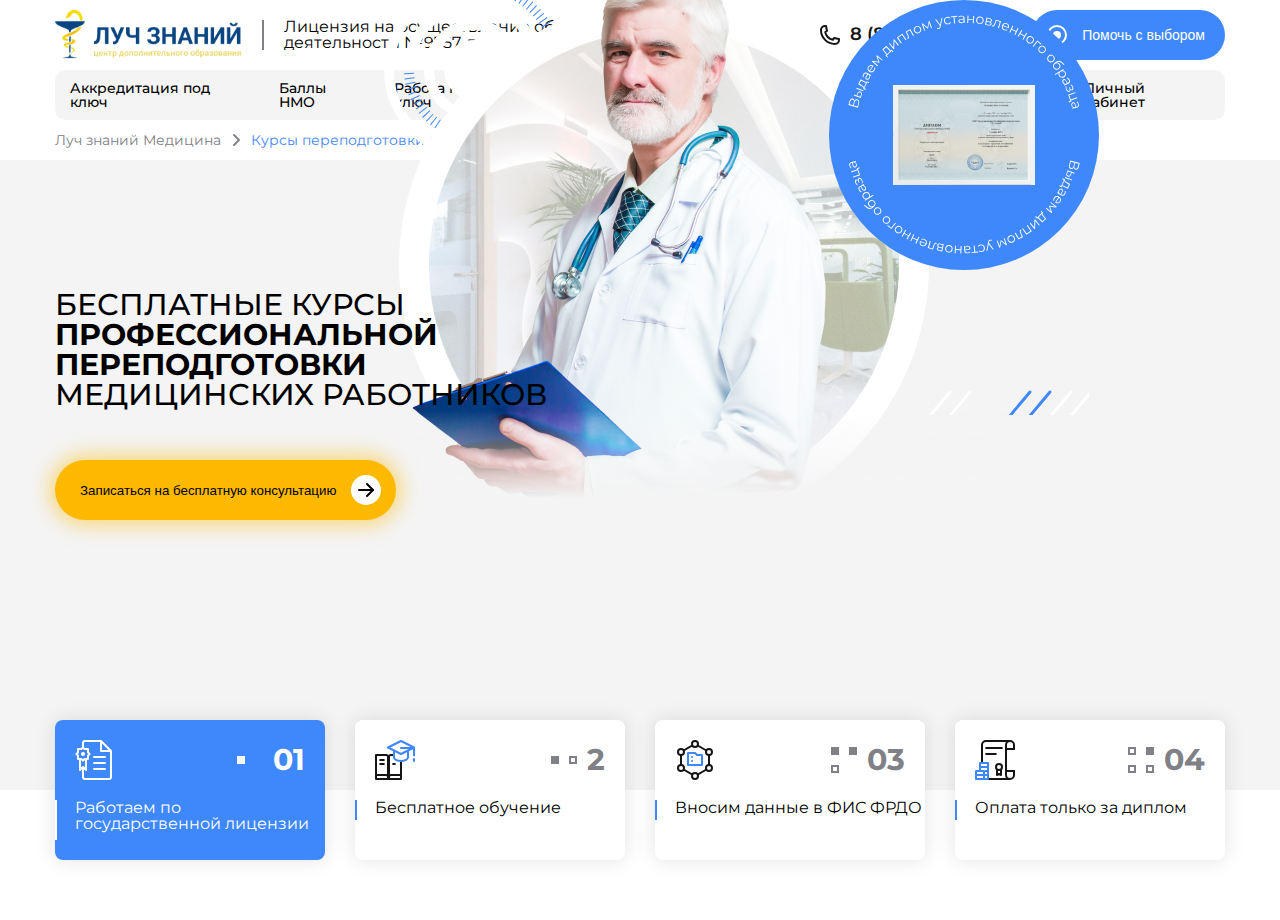
==== index.html @ bd47c5e4 "luchznaniy страница и мелкие правки" ====
<!DOCTYPE html>
<html lang="en">

<head>
    <meta charset="UTF-8">
    <meta name="viewport" content="width=device-width, initial-scale=1.0">
    <link rel="stylesheet" href="./css/reset.css">
    <link rel="stylesheet" href="./css/index.css">
    <title>luchznaniy</title>
</head>

<body>

    <div class="wrapper" >
        <header class="header">
            <div class="container">
                <div class="header__container">
                    <div class="header__row">
                        <div class="header__logo-container">
                            <img src="./assets/head_logo.svg" alt="logo">
                            <div></div>
                            <p>Лицензия на осуществление образовательной деятельности №9757-л</p>
                        </div>
                        <div class="header__info">
                            <div class="header__call">
                                <img class="phoneicon" src="./assets/phone.svg" alt="phone">
                                <p>8 (800)-775-36-69</p>
                            </div>
                            <button class="header__btn">
                                <img src="./assets/circle.svg" alt="circle">
                                <p>Помочь с выбором</p>
                            </button>
                        </div>
                    </div>
                    <ul class="nav__list">
                        <li class="nav__item">Аккредитация под ключ</li>
                        <li class="nav__item">Баллы НМО</li>
                        <li class="nav__item">Работа на категория под ключ</li>
                        <li class="nav__item">Курсы переподготовки </li>
                        <li class="nav__item">Повышение квалификации</li>
                        <li class="nav__item">Личный кабинет</li>
                    </ul>
                </div>
            </div>
        </header>
        <main class="main">
            <div class="link__container">
                <div class="container">
                    <div class="link">
                        <a class="link__home" href="#">Луч знаний Медицина</a>
                        <img src="./assets/arrow-right.svg" alt="arrow">
                        <a class="link__active" href="#">Курсы переподготовки для медицинского персонала</a>
                    </div>
                </div>
            </div>
            <div class="container">
                <div class="main-content">
                    <div class="main-content__wrapper">
                        <h1>БЕСПЛАТНЫЕ КУРСЫ
                            <span>
                                ПРОФЕССИОНАЛЬНОЙ
                                ПЕРЕПОДГОТОВКИ
                            </span>
                            МЕДИЦИНСКИХ РАБОТНИКОВ
                        </h1>
                        <button class="main-content__button">
                            <p>Записаться на бесплатную консультацию</p>
                            <div><img src="./assets/arrow.svg" alt="arrow"></div>
                        </button>
                    </div>
                    <div class="decoration__wrapper">
                        <div class="decoration">
                            <div class="main-content__img-box">
                                <img src="./assets/decor/mobileback2.jpg" alt="backgraund">
                                <div class="main-content__certificate">
                                    <div></div>
                                </div>
                            </div>
                            <div class="main-content__img-decor"></div>
                        </div>
                    </div>
                </div>
                <ul class="cart__list">
                    <li class="cart__item cart__item-active">
                        <div class="cart__item-line cart__item-line-active" ></div>
                        <div class="cart__item-content" >
                            <img src="./assets/luchznaniy_ico40_1.svg" alt="">
                            <div class="cart__item-square-list" >
                                <div class="cart__item-square-item cart__item-square-item-active square"></div>
                            </div>
                            <p class="cart__item-number cart__item-number-active">01</p>
                        </div>
                        <p class="cart__item-text cart__item-text-active">Работаем по государственной лицензии</p>
                    </li>
                    <li class="cart__item">
                        <div class="cart__item-line" ></div>
                        <div class="cart__item-content" >
                            <img src="./assets/luchznaniy_ico40_2.svg" alt="">
                            <div class="cart__item-square-list" >
                                <div class="cart__item-square-item"></div>
                                <div class="cart__item-square-item cart__item-square-item-active"></div>
                            </div>
                            <p class="cart__item-number">2</p>
                        </div>
                        <p class="cart__item-text">Бесплатное обучение</p>
                    </li>
                    <li class="cart__item">
                        <div class="cart__item-line" ></div>
                        <div class="cart__item-content" >
                            <img src="./assets/luchznaniy_ico40_3.svg" alt="">
                            <div class="cart__item-square-list" >
                                <div class="cart__item-square-item"></div>
                                <div class="cart__item-square-item"></div>
                                <div class="cart__item-square-item cart__item-square-item-active"></div>
                            </div>
                            <p class="cart__item-number">03</p>
                        </div>
                        <p class="cart__item-text">Вносим данные в ФИС ФРДО</p>
                    </li>
                    <li class="cart__item">
                        <div class="cart__item-line" ></div>
                        <div class="cart__item-content" >
                            <img src="./assets/luchznaniy_ico40_4.svg" alt="">
                            <div class="cart__item-square-list" >
                                <div class="cart__item-square-item cart__item-square-item-active"></div>
                                <div class="cart__item-square-item "></div>
                                <div class="cart__item-square-item cart__item-square-item-active"></div>
                                <div class="cart__item-square-item cart__item-square-item-active"></div>
                            </div>
                            <p class="cart__item-number">04</p>
                        </div>
                        <p class="cart__item-text">Оплата только за диплом</p>
                    </li>
                </ul>
        
            </div>
            <div class="main__down-background" >
            </div>
        </main>
        
    </div>
</body>

</html>
---- css/index.css ----
@import url(https://fonts.googleapis.com/css?family=Montserrat:100,200,300,regular,500,600,700,800,900,100italic,200italic,300italic,italic,500italic,600italic,700italic,800italic,900italic);

:root {
    --absolute-black: #000;
    --absolute-white: #fff;
    --midyellow: #FCB900;
    --skyblue: #3F88FB;
    --litegrey: #F4F4F4;
    --midgrey: #808087;
    --darkgrey: #151516;
}

img {
    width: 100%;
    height: 100%;
}

a {
    text-decoration: none;
}

body {
    background-color: var(--litegrey);
    font-family: 'Montserrat';
    height: 100vh;
}

.wrapper {
    min-height: 100%;
    width: 100%;
    overflow: hidden;
    display: flex;
    flex-direction: column;
}

.container {
    max-width: 1170px;
    padding: 0 15px;
    margin: 0 auto;
    height: 100%;
}

/* ========= HEADER ============= */

.header {
    background-color: var(--absolute-white);
}

.header__container {
    margin-top: 10px;
}

.header__row {
    display: flex;
    justify-content: space-between;
}

.header__logo-container {
    display: flex;
    align-items: center;
    gap: 20px;
}

.header__logo-container img {
    width: 187px;
    height: 50px;
}

.header__logo-container div {
    width: 2px;
    height: 30px;
    background-color: var(--midgrey);
}

.header__logo-container p {
    max-width: 400px;

}

.header__info {
    display: flex;
    gap: 20px;
    align-items: center;
}

.header__call {
    display: flex;
    gap: 10px;
}

.phoneicon {
    width: 20px;
    height: 20px;
}

.header__call p {
    color: var(--darkgrey);
    font-size: 18px;
    font-weight: 600;
    text-wrap: nowrap
}

.header__btn {
    display: flex;
    gap: 15px;
    align-items: center;
    background-color: var(--skyblue);
    padding: 15px 20px 15px 15px;
    border-radius: 99px;
    border: none;
}

.header__btn img {
    width: 20px;
    height: 20px;
}

.header__btn p {
    color: var(--absolute-white);
    font-size: 14px;
    font-weight: 500;
}

.nav__list {
    padding: 0 15px;
    margin-top: 10px;

    background-color: var(--litegrey);
    height: 50px;
    border-radius: 10px;

    display: flex;
    gap: 28px;
    justify-content: space-between;
    align-items: center;
    margin-bottom: 10px;
}

.nav__item {

    margin: auto;
    font-size: 14px;
    font-weight: 500;
}

/* ====== Main KPP ====== */
/* ====== Link ====== */
.link__container {
    padding-bottom: 10px;
    background-color: var(--absolute-white);

}

.link {
    display: flex;
    align-items: center;
    gap: 5px;

}

.link a {
    font-size: 14px;
    font-weight: 400;
}


.link img {
    width: 20px;
    height: 20px;
}

.link__home {
    color: var(--midgrey);
}

.link__active {
    color: var(--skyblue)
}


.main {
    flex-grow: 1;
    background-color: var(--litegrey);

}

.main-content {
    margin-top: 130px;
}



.main-content h1 {
    max-width: 500px;
    font-weight: 500;
    font-size: 30px
}

.main-content span {
    font-weight: 700;
}

.main-content__button {

    margin-top: 50px;
    padding: 15px 15px 15px 25px;
    display: flex;
    align-items: center;
    gap: 15px;
    border: none;
    border-radius: 99px;
    background-color: var(--midyellow);
    box-shadow: 0 0 20px 5px rgba(252, 185, 0, .5);
    
    cursor: pointer;
    height: 60px;

}

.main-content__button img {
    width: 30px;
    height: 30px;
}

.main-content__button div {
    width: 30px;
    height: 30px;
    background-color: var(--absolute-white);
    border-radius: 50%;
}

.main-content__wrapper {
    position: relative;
    z-index: 3;
}

.main-content__button:hover div {
    width: 46px;
    height: 46px;
    background-color: #ffcb3e;
    border-radius: 50%;
    transition: 0.5s;
}

.main-content__button:hover img {
    width: 46px;
    height: 46px;
}

/* ------------ */
.decoration__wrapper {
    position: absolute;
    right: 245px;
    height: 0;
}

.decoration {
    position: relative;
    z-index: 2;
    transform: translate(-20%, -520px);


}

.main-content__img-box {
    width: 530px;
    height: 530px;
    background-color: var(--absolute-white);
    border-radius: 50%;
    z-index: 2;
}

.main-content__img-box img {
    width: 470px;
    height: 470px;
    border-radius: 50%;
    padding: 30px;
    z-index: 2;
}

.main-content__img-decor {
    top: 0;
    position: absolute;
    background: url(../assets/decor/background_ptrn_01.svg);
    display: block;
    width: 180px;
    height: 180px;
    z-index: -1;
    top: -20px;
    left: -15px;
}

.main-content__certificate {
    background-color: #3F88FB;
    display: block;
    width: 270px;
    height: 270px;
    border-radius: 50%;
    position: absolute;
    top: 0;
    right: -170px;
}

.main-content__certificate::before {
    content: "";
    position: absolute;
    right: 20px;
    top: 15px;
    background: url(../assets/decor/text1.svg);
    display: block;
    width: 231px;
    height: 94px;
}

.main-content__certificate::after {
    content: "";
    position: absolute;
    right: 19px;
    top: 160px;
    background: url(../assets/decor/text2.svg);
    display: block;
    width: 231px;
    height: 94px;
}

.main-content__certificate div::before {
    content: "";
    position: absolute;
    right: 64px;
    top: 85px;
    background: url(../assets/decor/diploma.jpg);
    display: block;
    width: 142px;
    height: 100px;
}

.main-content__img-box::after {
    top: -70px;
    left: 0;
    content: "";
    position: absolute;
    width: 670px;
    height: 600px;
    background: url(../assets/decor/background_doctor.png);

}

.main-content__img-box::before {
    content: "";
    position: absolute;
    bottom: 115px;
    right: -160px;
    width: 162px;
    height: 25px;
    z-index: 5;
    background: url(../assets/decor/background_ptrn_04.svg);
}

/* ========== */

.cart__list {
    margin-top: 200px;
    position: relative;
    display: flex;
    gap: 30px;
    justify-content: space-between;
    z-index: 3;

}

.cart__item {
    margin-bottom: -70px;
    background-color: var(--absolute-white);
    width: 270px;
    height: 140px;
    box-shadow: 0 0 20px 1px rgba(0, 0, 0, .1);
    border-radius: 8px;

}

.cart__item-content {
    padding: 20px;
    display: flex;
    align-items: center;
}

.cart__item img {
    width: 40px;
    height: 40px;
}

.cart__item-number {
    font-size: 30px;
    font-weight: 700;
    color: var(--midgrey);
}

.cart__item-text {
    padding: 0 0px 20px 20px;
}

.cart__item-square-list {
    margin-left: auto;
    margin-right: 10px;
    display: grid;
    grid-template-columns: 2fr 2fr;
    gap: 10px;
}

.cart__item-square-item {
    width: 8px;
    height: 8px;
    background-color: var(--midgrey);
}

.cart__item-square-item-active {
    background-color: var(--absolute-white);
    outline: 2.2px solid var(--midgrey);
    outline-offset: -2.2px;
}

.main__down-background {
    background-color: var(--absolute-white);
    height: 130px;
    width: 100%;
}

.cart__item-line {
    position: absolute;
    width: 2px;
    height: 20px;
    background-color: var(--skyblue);
    top: 80px;
}

.cart__item-active {
    background-color: var(--skyblue);
}

.cart__item-number-active {
    color: var(--absolute-white);
}

.cart__item-text-active {
    color: var(--absolute-white);
}

.square {
    background-color: var(--absolute-white);
    outline: 0px solid var(--midgrey);
    outline-offset: 0px;

}

.cart__item-line-active {
    background-color: var(--absolute-white);
    height: 40px;
}




/* ========== 2 PAGES ============= */

.kpk__main-container {
    margin-top: 70px;

}

.kpk__main-title {
    position: relative;
    display: flex;
    gap: 25px;
}

.kpk__main-title-right {
    position: absolute;
    top: 0;
    left: 100%;
    width: 100%;
    background-color: var(--absolute-white);
    display: flex;
    gap: 20px;
    align-items: center;
    padding-left: 39px;
    height: 120px;
    border-radius: 60px 0 0 60px;

    transform: translateX(-37%);
    

}

.kpk__main-background__blur {

    position: absolute;
    right: 0;
    overflow: hidden;
}

.kpk__main-background__blur-img {
    margin-top: 63px;
    background-size: cover;
    height: 100%;
    width: 100%;
}

.kpk__main-title-description {

    font-size: 14px;
    font-weight: 400;
    line-height: 20px;
    max-width: 183px;
}

.kpk__main-title-image {
    width: 108px;
    height: 76px;
}

.kpk__main-title-image:hover {
    width: 108px;
    height: 76px;
    transform: scale(1.13);
}



.kpk__main-title-image-search .hover-svg {
    display: none; /* Изначально скрыто */
}

.kpk__main-title-image-search:hover .default-svg {
    display: none; /* При наведении скрывается */
}

.kpk__main-title-image-search:hover .hover-svg {
    display: block; /* При наведении показывается */
}




.kpk__main-title-left {
    position: relative;
    display: flex;
    gap: 25px;
    z-index: 1;
}



.kpk__main__circle {
    min-width: 120px;
    height: 120px;
    position: relative;
    background-color: var(--skyblue);
    border-radius: 50%;
}

.kpk__main__circle img {
    position: absolute;
    width: 120px;
    height: 150px;
    bottom: 0;
}

.kpk__main-title-text {
    font-size: 30px;
    font-weight: 500;
    max-width: 580px;
    line-height: 40px;
}

.kpk__main-title-subtext {
    font-weight: 600;
}

.kpk__card__list {
    margin-top: 80px;
    display: flex;
    gap: 30px;
    justify-content: space-between;
    overflow: hidden;
}

.kpk__card__item {
    width: 270px;
    height: 200px;
    border-radius: 8px;
    background-color: var(--absolute-white);
    position: relative;
    z-index: 2;
}

.kpk__card__item-active {
    background-color: var(--skyblue);
}

.kpk__card__item-img {
    width: 40px;
    height: 40px;
    padding: 20px 0 50px 20px;
}

.kpk__card__item-text {
    padding-left: 20px;
    font-weight: medium;
    font-size: 14px;
    line-height: 20px;
}

.kpk__card__item-text-active {
    color: var(--absolute-white);
}

.kpk__card__item__number-list {
    position: absolute;
    z-index: -1;
    right: 0;
    top: 0;
    margin: 15px 20px 0 0;
}

.kpk__card__item__number {
    font-size: 70px;
    font-weight: 900;
    color: var(--litegrey);
}

.kpk__card__item__number-active {
    color: rgba(244, 244, 244, .1);
}


.kpk__card__item-line {
    position: absolute;
    top: 110px;
    left: 0;
    width: 2px;
    height: 40px;
    background-color: var(--skyblue);
}

.kpk__card__item-line-active {
    background-color: var(--absolute-white);
}


.kpk__course-offer {
    margin-top: 50px;
    gap: 30px;
    display: flex;
    height: 170px;
}

.kpk__offer-heading {
    font-size: 14px;
    font-weight: 400;
}

.kpk__discount {
    display: flex;
    gap: 10px;
    padding: 5px;
    align-items: center;
    background-color: var(--absolute-black);
    border-radius: 6px;
    max-width: 127px;
    margin-top: 15px;
}

.kpk__discount-percentage {
    font-weight: 700;
    color: var(--midyellow);
}

.kpk__discount-deadline {
    font-size: 12px;
    color: var(--absolute-white);
}

.kpk__price-details {
    margin-top: 5px;
    display: flex;
    gap: 5px;
    align-items: center;
}

.kpk__original-price {
    font-size: 30px;
    font-weight: 700;
}

.kpk__discounted-price {
    font-size: 14px;
    font-weight: 400;
    text-decoration: line-through;
}

/* ========= 3 Page ========= */

.luchznaniyru__container {
    margin-top: 70px
}

.luchznaniyru__text {
    display: flex;
    flex-direction: column;
    gap: 45px;
}

.luchznaniyru__title {
    font-weight: medium;
    font-size: 30px;
    text-transform: uppercase;
    line-height: 40px;
    max-width: 600px;
}

.luchznaniyru__title span {
    font-weight: bold;
}

.luchznaniyru__directions {
    display: flex;
    align-items: center;
    gap: 20px;
}

.luchznaniyru__directions h1 {
    font-size: 18px;
    font-weight: 600;
}

.luchznaniyru__directions p {
    font-size: 14px;
    font-weight: medium;
}

.luchznaniyru__directions div {
    width: 2px;
    height: 30px;
    background-color: var(--darkgrey);
}


.luchznaniyru__list {
    margin-top: 70px;
    
    display: grid;
    grid-template-columns: 270px 270px;
    grid-template-rows: 140px 140px;
    gap: 30px;
    
}

.luchznaniyru__item {
    width: 270px;
    height: 140px;
    border-radius: 8px;
    position: relative;
    background-color: var(--absolute-white);
}

.luchznaniyru__item-text {
    font-size: 14px;
    font-weight: 500;
    max-width: 220px;
    line-height: 20px;
    padding: 20px 20px 30px 20px;
}

.luchznaniyru__item-text span {
    font-weight: 700;
}

.luchznaniyru__item-prices {
    display: flex;
    gap: 5px;
    padding-left: 20px;
    align-items: end;
    
}

.luchznaniyru__item-original__price {
    font-size: 25px;
    font-weight: 700;
}

.luchznaniyru__item-discounted-price {
    font-size: 14px;
    font-weight: 400;
    text-decoration:line-through;
}

.luchznaniyru__item-line {
    position: absolute;
    width: 2px;
    height: 40px;
    background-color: var(--skyblue);
    left: 0;
    top: 20px;
}

.luchznaniyru__item-line1 {
    position: absolute;
    width: 2px;
    height: 60px;
    background-color: var(--skyblue);
    left: 0;
    top: 20px;
}

.luchznaniyru__item-line2 {
    position: absolute;
    width: 2px;
    height: 20px;
    background-color: var(--skyblue);
    left: 0;
    top: 20px;
}



.luchznaniyru__item-image {
    position: absolute;
    display: flex;
    gap: 5px;
    top: -15px;
    background-color: var(--skyblue);
    right: -15px;
    align-items: center;
    padding: 5px 10px 5px 5px;
    border-radius: 6px;
}

.luchznaniyru__item-image img {
    width: 20px;
    height: 20px;
}

.luchznaniyru__item-image p {
    font-size: 12px;
    font-weight: 500;
    color: var(--absolute-white);
}


.luchznaniyru__item-discount {
    position: absolute;
    top: -10px;
    right: -15px;
    display: flex;
    gap: 5px;
    padding: 5px 5px 5px 10px;
    border-radius: 6px;
    background-color: var(--absolute-black);
}

.luchznaniyru__item-percent {
    font-size: 14px;
    font-weight: 700;
    color: var(--midyellow);
}

.luchznaniyru__item-date {
    font-size: 12px;
    font-weight: 400;
    color: var(--absolute-white);
}

.luchznaniyru__item-subtext img {
    position: absolute;
    width: 100px;
    height: 100px;
    left: -10px;
}

.luchznaniyru__item-subtext {
    margin-top: 40px;
    position: relative;
    padding-left: 10px ;
    display: flex;
    gap: 10px;
    
    align-items: center;
}

.luchznaniyru__item-subtext p {
    padding-left: 60px;
    font-size: 25px;
    font-weight: 700;
    z-index: 1;
}

.luchznaniyru__buttons {
    display: flex;
    align-items: center;
    gap: 30px;
    margin-bottom: 70px;
}

.luchznaniyru__item-subtext span {
    color: var(--midyellow);
}

.license__button {
    margin-top: auto;
    position: relative;
    display: flex;
    align-items: center;
    gap: 131px;
    width: 358px;
    height: 60px;
    background-color: var(--absolute-white);
    border-radius: 99px;
    border: none;
}

.license__button-search {
    width: 20px;
    height: 20px;
    padding-left: 20px;
}

.license__button-certificate {
    position: absolute;
    width: 86px;
    height: 75px;
    top: -15px;
    left: 60px;
    
}

.license__button-search:hover .license__button-certificate {
    height: 90px; 
    top: -30px; 
}

.license__button-search:hover ~ .license__button-certificate {
    height: 90px; 
    top: -30px; 
}

.license__button-certificate:hover {
    position: absolute;
    width: 86px;
    height: 90px;
    top:-30px;
    left: 60px;
}

.license__button a {
    color: var(--absolute-black);
    font-size: 14px;
    font-weight: 500;
    
}

.license__button a:hover {
    color: var(--skyblue);
    
}
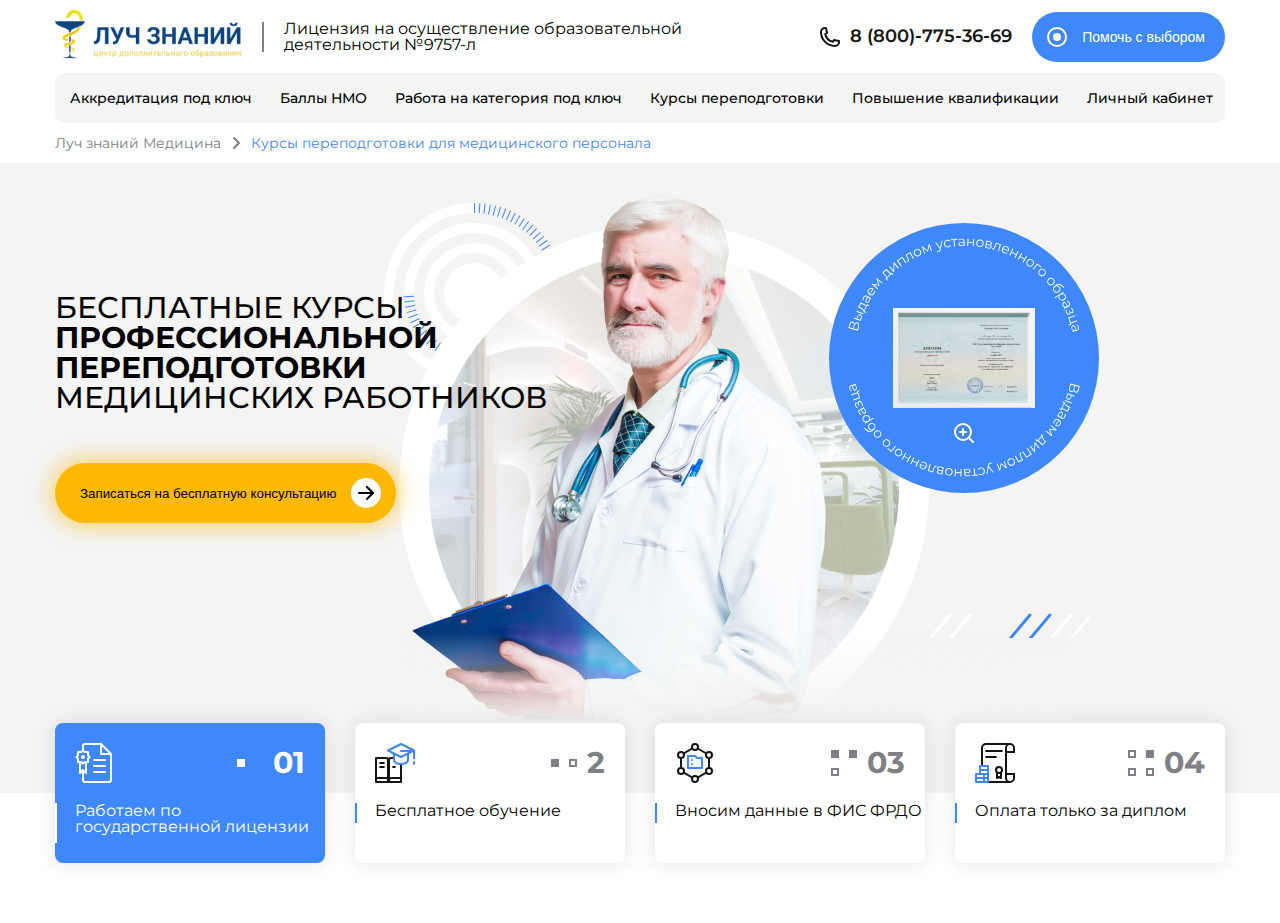
==== commit 0e069e55: "небольшие правки" ====
--- a/index.html
+++ b/index.html
@@ -13,35 +13,43 @@
 
     <div class="wrapper" >
         <header class="header">
+
             <div class="container">
+
                 <div class="header__container">
                     <div class="header__row">
                         <div class="header__logo-container">
-                            <img src="./assets/head_logo.svg" alt="logo">
+                            <a href=""><img src="./assets/head_logo.svg" alt="logo"></a>
                             <div></div>
                             <p>Лицензия на осуществление образовательной деятельности №9757-л</p>
                         </div>
                         <div class="header__info">
-                            <div class="header__call">
-                                <img class="phoneicon" src="./assets/phone.svg" alt="phone">
-                                <p>8 (800)-775-36-69</p>
-                            </div>
+                            <a href="">
+                                <div class="header__call">
+                                    <img class="phoneicon" src="./assets/phone.svg" alt="phone">
+                                    <p>8 (800)-775-36-69</p>
+                                </div>
+                            </a>
                             <button class="header__btn">
                                 <img src="./assets/circle.svg" alt="circle">
                                 <p>Помочь с выбором</p>
                             </button>
                         </div>
                     </div>
+
                     <ul class="nav__list">
-                        <li class="nav__item">Аккредитация под ключ</li>
-                        <li class="nav__item">Баллы НМО</li>
-                        <li class="nav__item">Работа на категория под ключ</li>
-                        <li class="nav__item">Курсы переподготовки </li>
-                        <li class="nav__item">Повышение квалификации</li>
-                        <li class="nav__item">Личный кабинет</li>
+                        <li class="nav__item"><a href="">Аккредитация под ключ</a></li>
+                        <li class="nav__item"><a href="">Баллы НМО</a></li>
+                        <li class="nav__item"><a href="">Работа на категория под ключ</a></li>
+                        <li class="nav__item"><a href="">Курсы переподготовки</a></li>
+                        <li class="nav__item"><a href="">Повышение квалификации</a></li>
+                        <li class="nav__item"><a href="">Личный кабинет</a></li>
                     </ul>
                 </div>
+
+
             </div>
+
         </header>
         <main class="main">
             <div class="link__container">
--- a/css/index.css
+++ b/css/index.css
@@ -17,6 +17,7 @@
 
 a {
     text-decoration: none;
+    color: #000;
 }
 
 body {
@@ -121,6 +122,12 @@
     font-weight: 500;
 }
 
+.header__btn:hover {
+cursor: pointer;
+transform: scale(1.06);
+transition: all 0.3s;
+}
+
 .nav__list {
     padding: 0 15px;
     margin-top: 10px;
@@ -137,7 +144,7 @@
 }
 
 .nav__item {
-
+    text-wrap: nowrap;
     margin: auto;
     font-size: 14px;
     font-weight: 500;
@@ -239,12 +246,13 @@
     height: 46px;
     background-color: #ffcb3e;
     border-radius: 50%;
-    transition: 0.5s;
+    transition: all 0.5s;
 }
 
 .main-content__button:hover img {
     width: 46px;
     height: 46px;
+    transition: all 0.5s;
 }
 
 /* ------------ */
@@ -257,7 +265,7 @@
 .decoration {
     position: relative;
     z-index: 2;
-    transform: translate(-20%, -520px);
+    transform: translate(-20%, -300px);
 
 
 }
@@ -355,7 +363,65 @@
     z-index: 5;
     background: url(../assets/decor/background_ptrn_04.svg);
 }
-
+/* animation */
+
+.main-content__certificate {
+    z-index: 15;
+}
+.main-content__certificate div::after {
+content: "";
+width: 20px;
+height: 20px;
+position: absolute;
+display: block;
+background: url(../assets/decor/luchznaniy_ico20_search.svg);
+bottom: 50px;
+right: 125px;
+}
+
+.main-content__certificate:hover div::before{
+transform: scale(1.16);
+}
+.main-content__certificate:hover div::after{
+display: none;
+}
+.main-content__certificate div::before {
+    z-index: 5;
+}
+
+.main-content__certificate:hover::before {
+z-index: 1;
+animation: Animation_twist1 3s forwards;
+}
+.main-content__certificate:hover::after {
+    z-index: 1;
+    animation: Animation_twist2 3s forwards;
+}
+
+
+@keyframes Animation_twist1 {
+100% {
+    right: 7px;
+    top: 141px;
+    opacity: 0.7;
+    width: 180px;
+    height: 72px;
+    transform: rotate(136deg);
+    background: url(../assets/decor/text11.svg);
+    }
+}
+
+@keyframes Animation_twist2 {
+100% {
+    top: 68px;
+    right: 82px;
+    opacity: 0.7;
+    width: 180px;
+    height: 72px;
+    transform: rotate(136deg);
+    background: url(../assets/decor/text22.svg);
+    }
+}
 /* ========== */
 
 .cart__list {
@@ -733,7 +799,7 @@
     font-weight: 600;
 }
 
-.luchznaniyru__directions p {
+.luchznaniyru__directions a {
     font-size: 14px;
     font-weight: medium;
 }
@@ -933,22 +999,16 @@
     
 }
 
-.license__button-search:hover .license__button-certificate {
-    height: 90px; 
-    top: -30px; 
-}
-
 .license__button-search:hover ~ .license__button-certificate {
     height: 90px; 
-    top: -30px; 
+    top: -30px;
+    transition: all 0.4s;
 }
 
 .license__button-certificate:hover {
-    position: absolute;
-    width: 86px;
     height: 90px;
     top:-30px;
-    left: 60px;
+    transition: all 0.4s;
 }
 
 .license__button a {
@@ -961,4 +1021,23 @@
 .license__button a:hover {
     color: var(--skyblue);
     
+}
+
+.luchznaniyru__decoration-wrapper .decoration__wrapper .decoration .main-content__img-box::before{
+    background: url(../assets/decor/IIII.png);
+    width: 82px;
+    height: 25px;
+    bottom: 15px;
+    right: -16px;
+}
+.luchznaniyru__decoration-wrapper .decoration__wrapper .decoration .main-content__img-box::after{
+    background: url(../assets/decor/background_doctor1.png);
+    width: 470px;
+    height: 570px;
+    top: -70px;
+    left: 30px;
+}
+
+.luchznaniyru__decoration-wrapper {
+    transform: translate(360px, -415px);
 }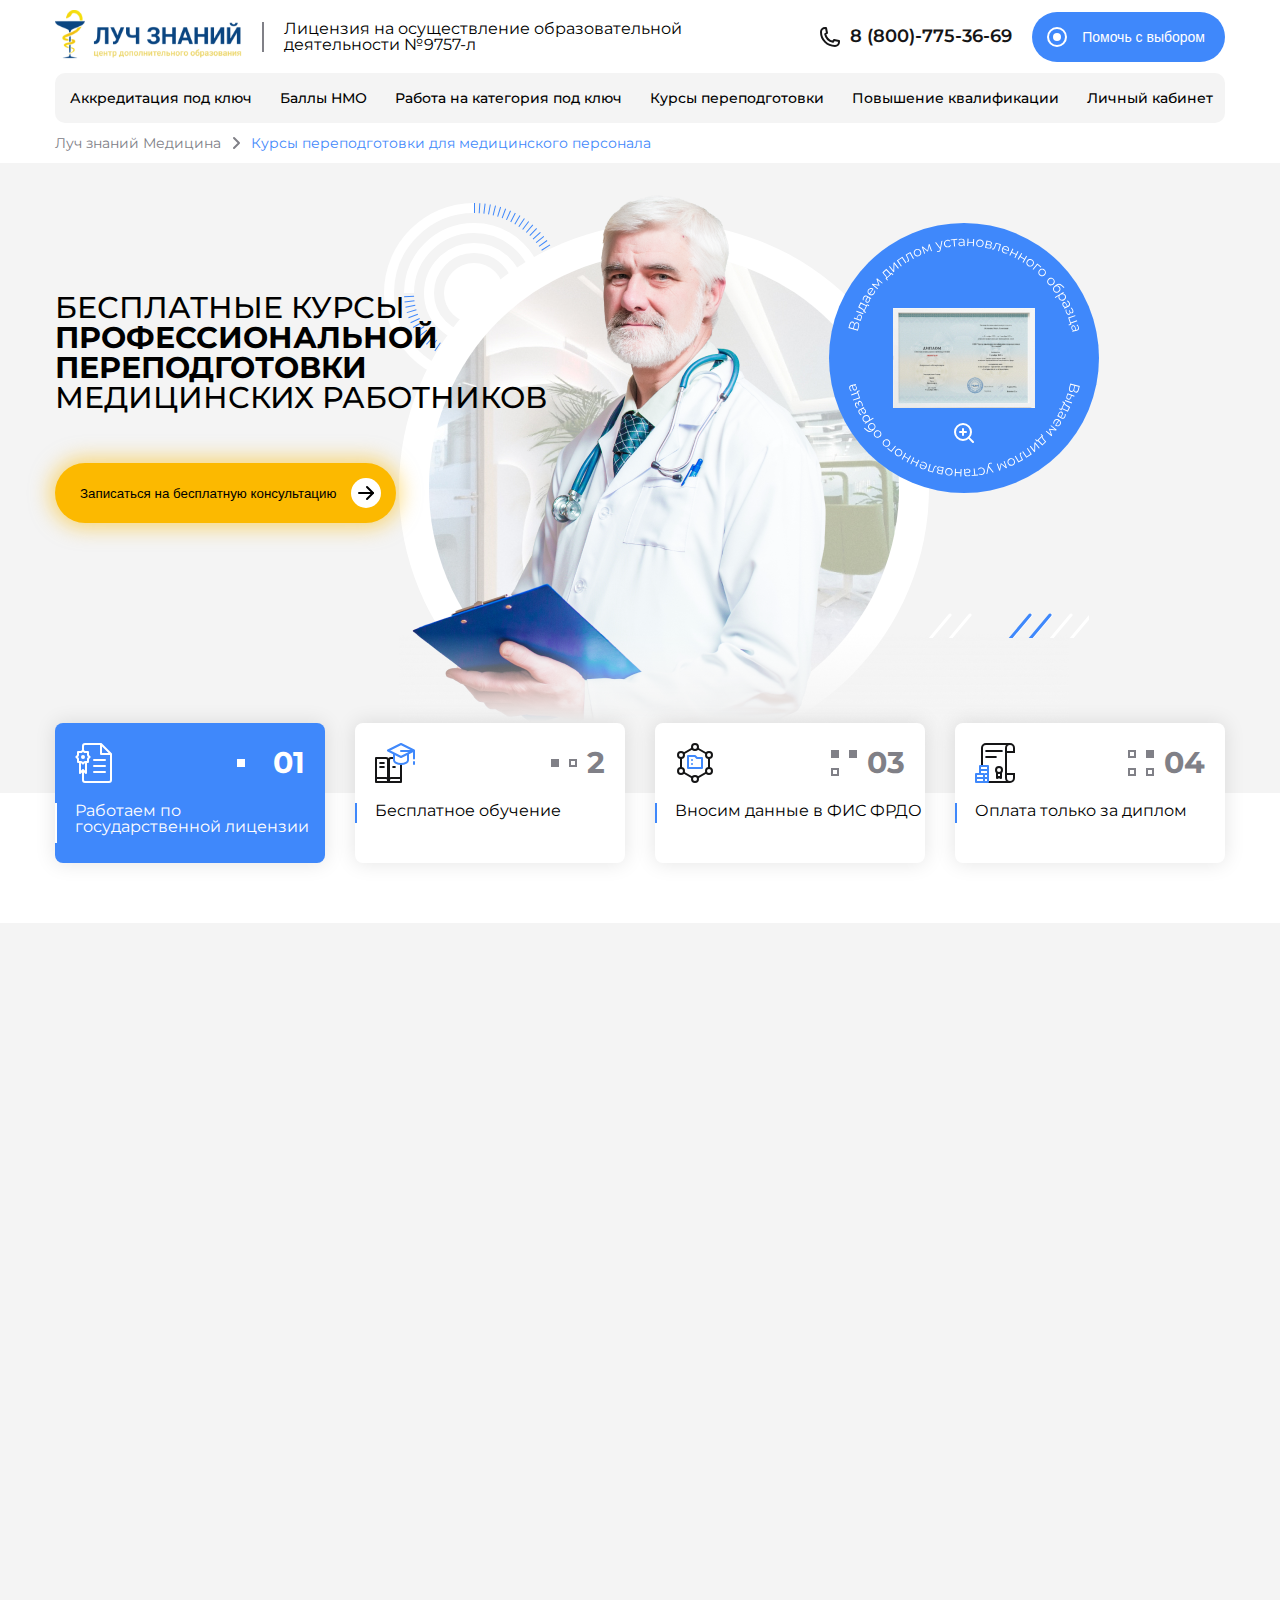
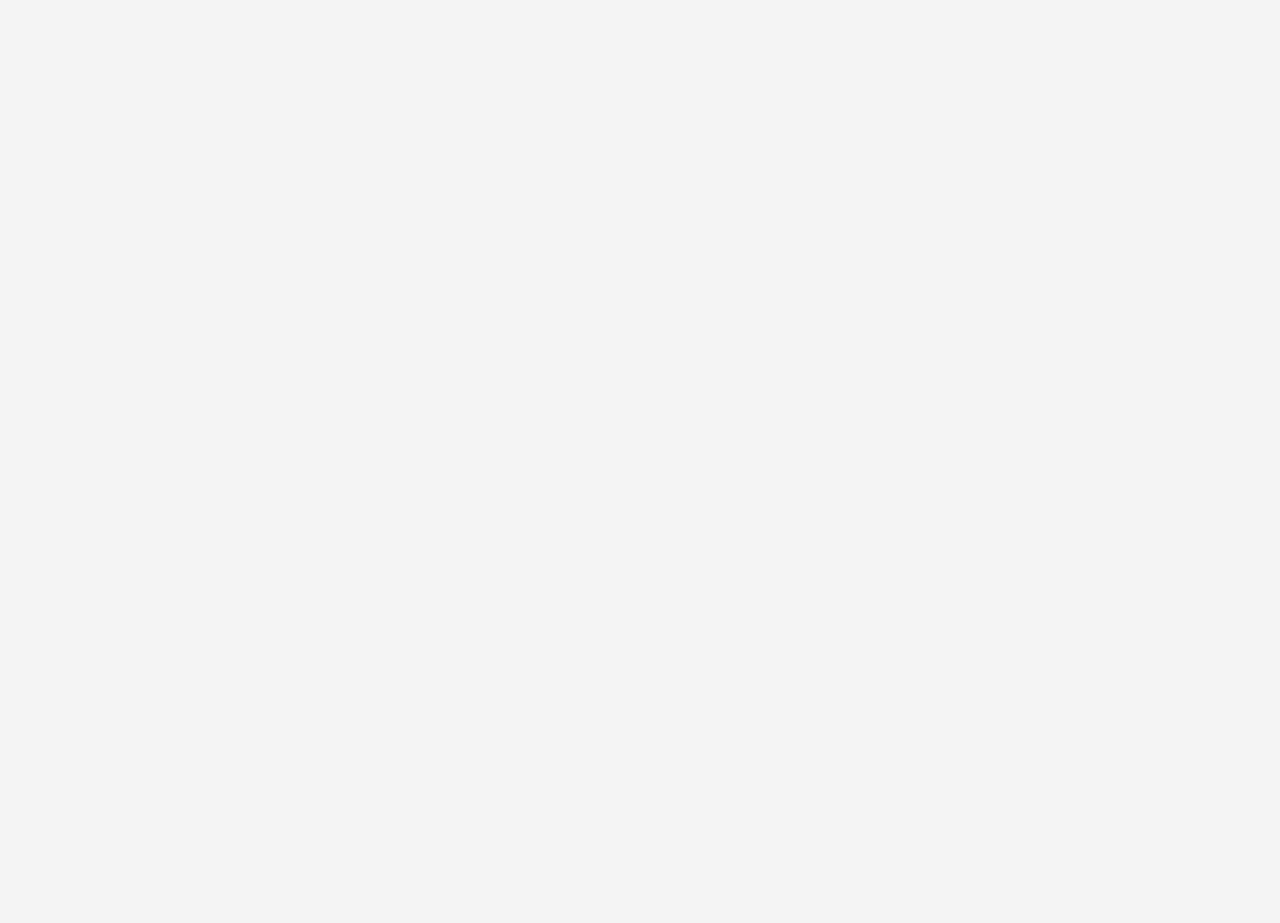
==== commit 847aca93: "начало адаптива" ====
--- a/index.html
+++ b/index.html
@@ -6,6 +6,10 @@
     <meta name="viewport" content="width=device-width, initial-scale=1.0">
     <link rel="stylesheet" href="./css/reset.css">
     <link rel="stylesheet" href="./css/index.css">
+
+    <link rel="stylesheet" href="./css/adaptive/header-adaptive.css">
+    <link rel="stylesheet" href="./css/adaptive/index-adaptive.css">
+    
     <title>luchznaniy</title>
 </head>
 
@@ -34,6 +38,15 @@
                                 <img src="./assets/circle.svg" alt="circle">
                                 <p>Помочь с выбором</p>
                             </button>
+                            <a class="burger" href="#4535">
+                                <span class="burger__line--one"></span>
+                                <span class="burger__line--two"></span>
+                                <span class="burger__line--three"></span>
+                                <div class="burger_X">
+                                    <span class="burger__line--four"></span>
+                                    <span class="burger__line--five"></span>
+                                </div>
+                            </a>
                         </div>
                     </div>
 
@@ -147,6 +160,10 @@
         </main>
         
     </div>
+    <br><br><br><br><br><br><br><br><br><br><br><br><br><br><br><br><br><br><br><br><br><br><br><br><br><br><br><br><br><br><br><br><br><br><br><br><br><br><br><br><br><br><br><br><br><br><br><br><br><br><br><br><br><br><br><br><br><br><br><br><br><br><br><br><br><br><br><br><br><br><br><br><br><br><br><br><br><br><br><br><br><br><br><br><br><br><br><br><br><br><br><br><br><br><br><br><br><br><br><br>
 </body>
-
+<script src="https://code.jquery.com/jquery-3.7.1.min.js"
+    integrity="sha256-/JqT3SQfawRcv/BIHPThkBvs0OEvtFFmqPF/lYI/Cxo=" crossorigin="anonymous"></script>
+<script type="module" src="js/mixitup.min.js"></script>
+<script type="module" src="js/main.js"></script>
 </html>--- a/css/index.css
+++ b/css/index.css
@@ -26,6 +26,61 @@
     height: 100vh;
 }
 
+/* ----burger-from-56----- */
+.burger {
+    display: none;
+    flex-direction: column;
+    align-items: flex-end;
+}
+
+.burger__line--one {
+    display: block;
+    width: 30px;
+    height: 3px;
+    background-color: #20262A;
+    border-radius: 5px;
+    display: none;
+}
+
+.burger__line--two {
+    display: block;
+    width: 30px;
+    height: 3px;
+    background-color: #20262A;
+    margin: 4px 0;
+    border-radius: 5px;
+    display: none;
+}
+
+.burger__line--three {
+    display: block;
+    width: 15px;
+    height: 3px;
+    margin-left: 15px;
+    border-radius: 5px;
+    background-color: #20262A;
+    display: none;
+}
+.burger__line--four {
+width: 40px;
+display: block;
+height: 3px;
+border-radius: 5px;
+background-color: #20262A;
+transform: rotate(43deg);
+}
+.burger__line--five {
+    top: 18px;
+    position: absolute;
+    left: 12px;
+    width: 40px;
+    display: block;
+    height: 3px;
+    border-radius: 5px;
+    background-color: #20262A;
+    transform: rotate(137deg);
+}
+
 .wrapper {
     min-height: 100%;
     width: 100%;
@@ -34,9 +89,11 @@
     flex-direction: column;
 }
 
+
+
 .container {
     max-width: 1170px;
-    padding: 0 15px;
+    padding: 0 20px;
     margin: 0 auto;
     height: 100%;
 }
@@ -149,6 +206,13 @@
     font-size: 14px;
     font-weight: 500;
 }
+
+@media screen and (max-width: 1200px)  {
+    .nav__item {
+        text-wrap: wrap;
+    }
+}
+
 
 /* ====== Main KPP ====== */
 /* ====== Link ====== */
@@ -604,7 +668,23 @@
     display: block; /* При наведении показывается */
 }
 
-
+.kpkcard-license a {
+    display: flex;
+    gap: 40px;
+    align-items: center;
+    margin-top: 10px;
+    padding-left: 20px;
+}
+
+.kpkcard-license p {
+    color: var(--skyblue);
+    font-size: 14px;
+}
+
+.kpk__card-license img {
+    width: 22px;
+    height: 8px;
+}
 
 
 .kpk__main-title-left {
--- a/css/adaptive/header-adaptive.css
+++ b/css/adaptive/header-adaptive.css
@@ -0,0 +1,65 @@
+@media screen and (max-width: 1200px)  {
+    .header__info {
+        margin-left: 15px;
+    }
+    .header__btn {
+        text-wrap: nowrap;
+        width: 198px;
+        height: 40px;
+    }
+.header__logo-container div{
+display: none;
+}
+.header__logo-container p{
+    display: none;
+    }
+}
+
+@media screen and (max-width:1000px) {
+    .header {
+        height: 100px;
+    }
+    .burger {
+        display: block;
+        align-items: flex-start;
+        display: flex;
+        margin-left: 20px;
+        z-index: 100;
+        top: 58px;
+        position: fixed;
+        right: 8px;
+        background: white;
+        padding: 17px 12px 15px 11px;
+        border-radius: 50%;
+        /* box-shadow: 0.1px 0.1px 0.1px 0.6px black; */
+        z-index: 80;
+    }
+.nav__list {
+    position: fixed;
+        display: block;
+        transform: translateX(100%);
+        transition: all 0.3s;
+        background-color: var(--litegrey);
+        color: #fff;
+        border-radius: 30px;
+        top: 50px;
+        right: -20px;
+        transition: all 0.3s;
+        z-index: 50;
+        height: 580px;
+        opacity: 0.8;
+    }
+    .header__hight__menu--open {
+        transform: translateX(0);
+        top: 48px;
+        right: 0;
+        z-index: 50;
+    }
+    .nav__item {
+    font-weight: 600;
+    margin: 60px;
+    font-size: 18px;
+    z-index: 50;
+    opacity: 1;
+}
+}--- a/css/adaptive/index-adaptive.css
+++ b/css/adaptive/index-adaptive.css
@@ -0,0 +1,3 @@
+@media screen and (max-width: 1000px)  {
+    
+}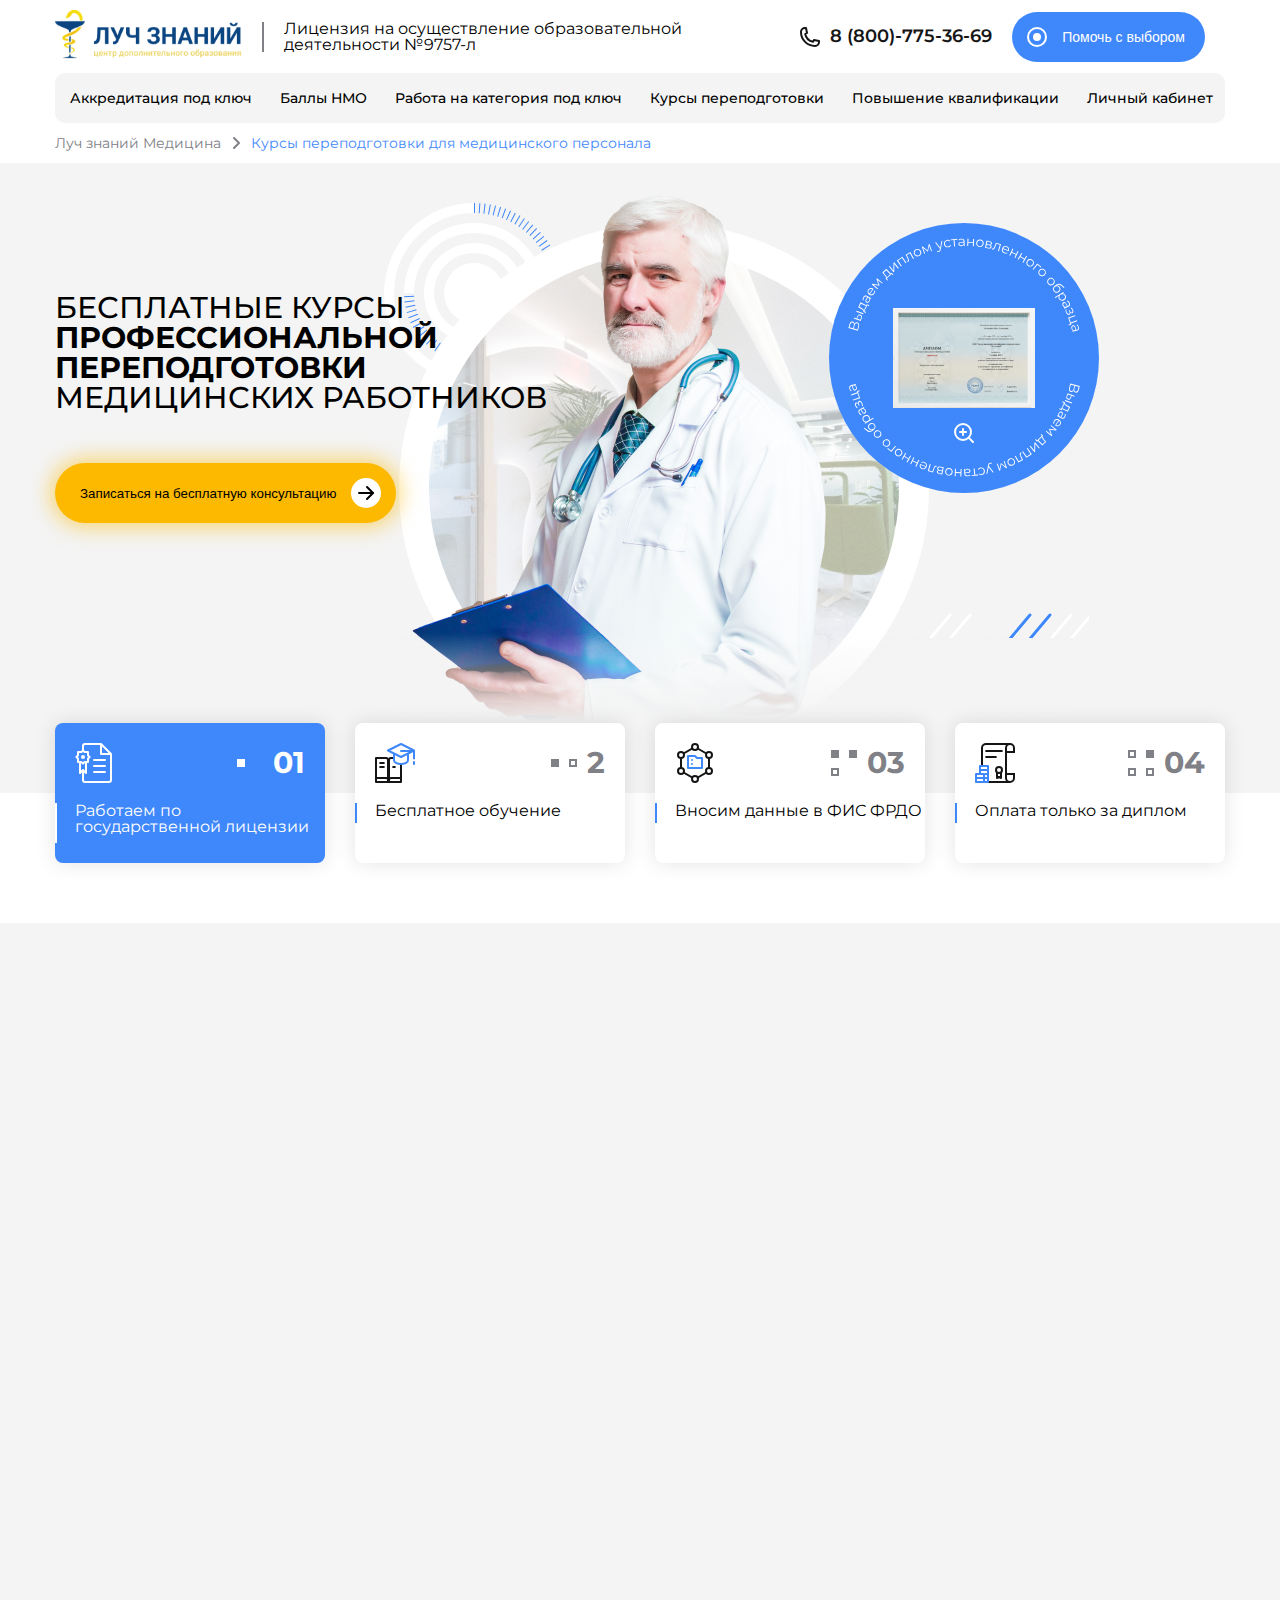
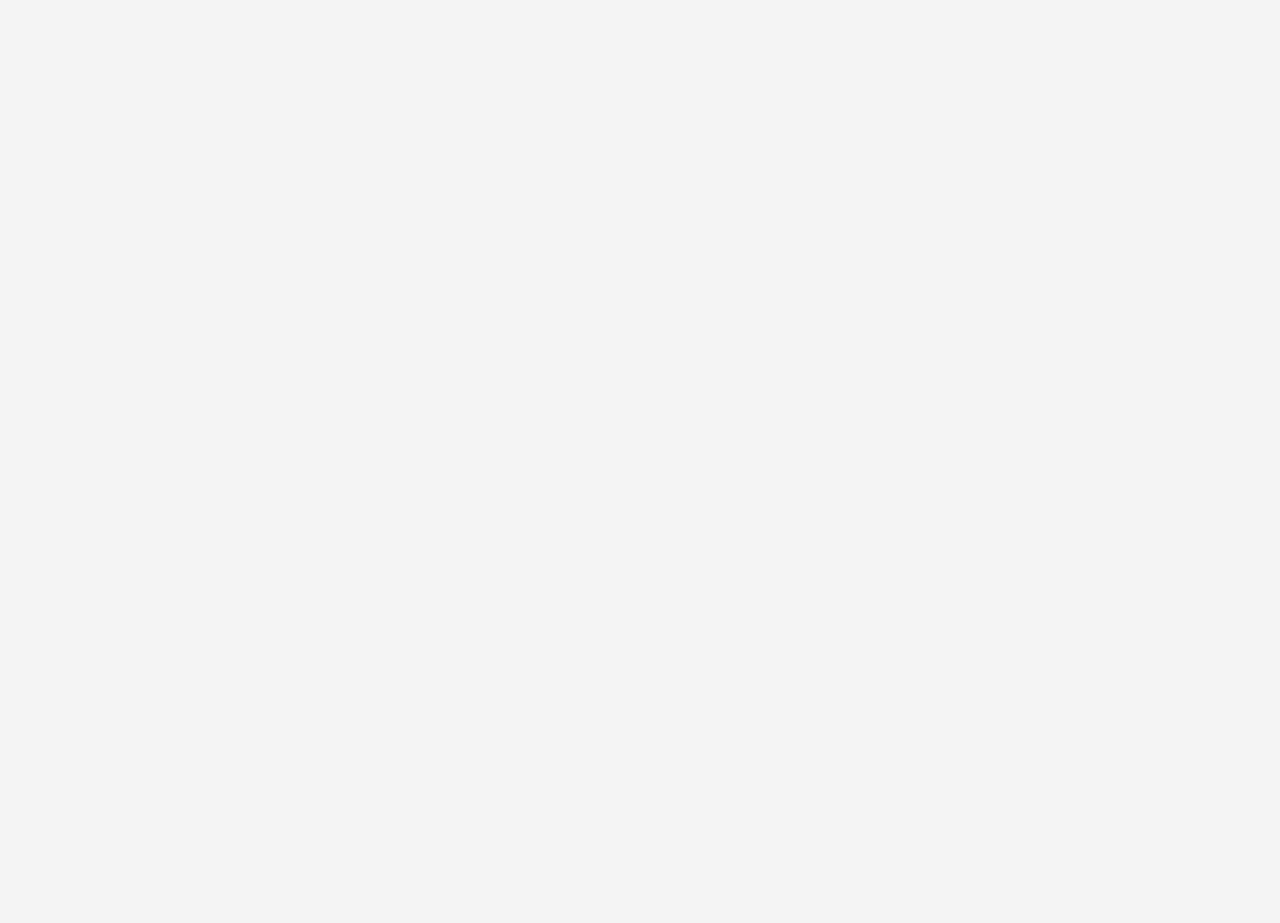
==== commit 47c01324: "Бургер меню" ====
--- a/index.html
+++ b/index.html
@@ -9,13 +9,13 @@
 
     <link rel="stylesheet" href="./css/adaptive/header-adaptive.css">
     <link rel="stylesheet" href="./css/adaptive/index-adaptive.css">
-    
+
     <title>luchznaniy</title>
 </head>
 
 <body>
 
-    <div class="wrapper" >
+    <div class="wrapper">
         <header class="header">
 
             <div class="container">
@@ -42,10 +42,7 @@
                                 <span class="burger__line--one"></span>
                                 <span class="burger__line--two"></span>
                                 <span class="burger__line--three"></span>
-                                <div class="burger_X">
-                                    <span class="burger__line--four"></span>
-                                    <span class="burger__line--five"></span>
-                                </div>
+                                
                             </a>
                         </div>
                     </div>
@@ -103,10 +100,10 @@
                 </div>
                 <ul class="cart__list">
                     <li class="cart__item cart__item-active">
-                        <div class="cart__item-line cart__item-line-active" ></div>
-                        <div class="cart__item-content" >
+                        <div class="cart__item-line cart__item-line-active"></div>
+                        <div class="cart__item-content">
                             <img src="./assets/luchznaniy_ico40_1.svg" alt="">
-                            <div class="cart__item-square-list" >
+                            <div class="cart__item-square-list">
                                 <div class="cart__item-square-item cart__item-square-item-active square"></div>
                             </div>
                             <p class="cart__item-number cart__item-number-active">01</p>
@@ -114,10 +111,10 @@
                         <p class="cart__item-text cart__item-text-active">Работаем по государственной лицензии</p>
                     </li>
                     <li class="cart__item">
-                        <div class="cart__item-line" ></div>
-                        <div class="cart__item-content" >
+                        <div class="cart__item-line"></div>
+                        <div class="cart__item-content">
                             <img src="./assets/luchznaniy_ico40_2.svg" alt="">
-                            <div class="cart__item-square-list" >
+                            <div class="cart__item-square-list">
                                 <div class="cart__item-square-item"></div>
                                 <div class="cart__item-square-item cart__item-square-item-active"></div>
                             </div>
@@ -126,10 +123,10 @@
                         <p class="cart__item-text">Бесплатное обучение</p>
                     </li>
                     <li class="cart__item">
-                        <div class="cart__item-line" ></div>
-                        <div class="cart__item-content" >
+                        <div class="cart__item-line"></div>
+                        <div class="cart__item-content">
                             <img src="./assets/luchznaniy_ico40_3.svg" alt="">
-                            <div class="cart__item-square-list" >
+                            <div class="cart__item-square-list">
                                 <div class="cart__item-square-item"></div>
                                 <div class="cart__item-square-item"></div>
                                 <div class="cart__item-square-item cart__item-square-item-active"></div>
@@ -139,10 +136,10 @@
                         <p class="cart__item-text">Вносим данные в ФИС ФРДО</p>
                     </li>
                     <li class="cart__item">
-                        <div class="cart__item-line" ></div>
-                        <div class="cart__item-content" >
+                        <div class="cart__item-line"></div>
+                        <div class="cart__item-content">
                             <img src="./assets/luchznaniy_ico40_4.svg" alt="">
-                            <div class="cart__item-square-list" >
+                            <div class="cart__item-square-list">
                                 <div class="cart__item-square-item cart__item-square-item-active"></div>
                                 <div class="cart__item-square-item "></div>
                                 <div class="cart__item-square-item cart__item-square-item-active"></div>
@@ -153,12 +150,12 @@
                         <p class="cart__item-text">Оплата только за диплом</p>
                     </li>
                 </ul>
-        
+
             </div>
-            <div class="main__down-background" >
+            <div class="main__down-background">
             </div>
         </main>
-        
+
     </div>
     <br><br><br><br><br><br><br><br><br><br><br><br><br><br><br><br><br><br><br><br><br><br><br><br><br><br><br><br><br><br><br><br><br><br><br><br><br><br><br><br><br><br><br><br><br><br><br><br><br><br><br><br><br><br><br><br><br><br><br><br><br><br><br><br><br><br><br><br><br><br><br><br><br><br><br><br><br><br><br><br><br><br><br><br><br><br><br><br><br><br><br><br><br><br><br><br><br><br><br><br>
 </body>
@@ -166,4 +163,5 @@
     integrity="sha256-/JqT3SQfawRcv/BIHPThkBvs0OEvtFFmqPF/lYI/Cxo=" crossorigin="anonymous"></script>
 <script type="module" src="js/mixitup.min.js"></script>
 <script type="module" src="js/main.js"></script>
+
 </html>--- a/css/index.css
+++ b/css/index.css
@@ -27,59 +27,7 @@
 }
 
 /* ----burger-from-56----- */
-.burger {
-    display: none;
-    flex-direction: column;
-    align-items: flex-end;
-}
-
-.burger__line--one {
-    display: block;
-    width: 30px;
-    height: 3px;
-    background-color: #20262A;
-    border-radius: 5px;
-    display: none;
-}
-
-.burger__line--two {
-    display: block;
-    width: 30px;
-    height: 3px;
-    background-color: #20262A;
-    margin: 4px 0;
-    border-radius: 5px;
-    display: none;
-}
-
-.burger__line--three {
-    display: block;
-    width: 15px;
-    height: 3px;
-    margin-left: 15px;
-    border-radius: 5px;
-    background-color: #20262A;
-    display: none;
-}
-.burger__line--four {
-width: 40px;
-display: block;
-height: 3px;
-border-radius: 5px;
-background-color: #20262A;
-transform: rotate(43deg);
-}
-.burger__line--five {
-    top: 18px;
-    position: absolute;
-    left: 12px;
-    width: 40px;
-    display: block;
-    height: 3px;
-    border-radius: 5px;
-    background-color: #20262A;
-    transform: rotate(137deg);
-}
+
 
 .wrapper {
     min-height: 100%;
@@ -668,7 +616,7 @@
     display: block; /* При наведении показывается */
 }
 
-.kpkcard-license a {
+.kpk__card-license a {
     display: flex;
     gap: 40px;
     align-items: center;
@@ -676,7 +624,7 @@
     padding-left: 20px;
 }
 
-.kpkcard-license p {
+.kpk__card-license p {
     color: var(--skyblue);
     font-size: 14px;
 }
--- a/css/adaptive/header-adaptive.css
+++ b/css/adaptive/header-adaptive.css
@@ -1,17 +1,20 @@
-@media screen and (max-width: 1200px)  {
+@media screen and (max-width: 1200px) {
     .header__info {
         margin-left: 15px;
     }
+
     .header__btn {
         text-wrap: nowrap;
         width: 198px;
         height: 40px;
     }
-.header__logo-container div{
-display: none;
-}
-.header__logo-container p{
-    display: none;
+
+    .header__logo-container div {
+        display: none;
+    }
+
+    .header__logo-container p {
+        display: none;
     }
 }
 
@@ -19,47 +22,95 @@
     .header {
         height: 100px;
     }
+    
+    .burger__line--one {
+        display: block;
+        width: 30px;
+        height: 3px;
+        background-color: #20262A;
+        border-radius: 5px;
+    }
+    
+    .burger__line--two {
+        display: block;
+        width: 30px;
+        height: 3px;
+        background-color: #20262A;
+        margin: 4px 0;
+        border-radius: 5px;
+    }
+    
+    .burger__line--three {
+        display: block;
+        width: 15px;
+        height: 3px;
+        margin-left: 15px;
+        border-radius: 5px;
+        background-color: #20262A;
+    }
+    
     .burger {
         display: block;
-        align-items: flex-start;
+        position: fixed;
+        top: 20px;
+        right: 20px;
+        z-index: 100;
+        cursor: pointer;
+        
+    }
+
+    .burger__line {
+        width: 30px;
+        height: 4px;
+        background-color: #000;
+        margin: 4px 0;
+        
+        
+    }
+
+    .burger__line--one.open {
+        transform: rotate(-45deg) translate(0px, 5px);
+    }
+
+    .burger__line--two.open {
+        transform: rotate(45deg) translate(0px, -5px);
+    }
+
+    .burger__line--three.open {
+        opacity: 0;
+    }
+
+    .nav__list {
+        position: fixed;
         display: flex;
-        margin-left: 20px;
-        z-index: 100;
-        top: 58px;
-        position: fixed;
-        right: 8px;
-        background: white;
-        padding: 17px 12px 15px 11px;
-        border-radius: 50%;
-        /* box-shadow: 0.1px 0.1px 0.1px 0.6px black; */
-        z-index: 80;
+        flex-direction: column;
+        justify-content: start;
+        align-items: start;
+        top: -10px;
+        right: -30px;
+        width: 0;
+        height: 400px;
+        border: solid 1px #000;
+        overflow-x: hidden;
+        padding-top: 30px;
+        transition: 0.5s;
+        z-index: 99;
     }
-.nav__list {
-    position: fixed;
-        display: block;
-        transform: translateX(100%);
-        transition: all 0.3s;
-        background-color: var(--litegrey);
-        color: #fff;
-        border-radius: 30px;
-        top: 50px;
-        right: -20px;
-        transition: all 0.3s;
-        z-index: 50;
-        height: 580px;
-        opacity: 0.8;
+
+    .nav__list.nav__list--open {
+        width: 250px;
     }
-    .header__hight__menu--open {
-        transform: translateX(0);
-        top: 48px;
-        right: 0;
-        z-index: 50;
+
+    .nav__item {
+        margin: 0;
+        padding: 10px 10px;
+        text-decoration: none;
+        font-size: 16px;
+        color: #333;
+        transition: 0.3s;
     }
-    .nav__item {
-    font-weight: 600;
-    margin: 60px;
-    font-size: 18px;
-    z-index: 50;
-    opacity: 1;
-}
+
+    .nav__item:hover {
+        background-color: #ddd;
+    }
 }--- a/css/adaptive/index-adaptive.css
+++ b/css/adaptive/index-adaptive.css
@@ -1,3 +1,27 @@
 @media screen and (max-width: 1000px)  {
+    .header {
+        display: none;
+    }
     
+    .link__container {
+        display: none;
+    }
+
+    .main-content__button {
+        text-wrap: nowrap;
+        margin-top: 0;
+        border-radius: 0 99px 99px 0;
+        transform: translateX(-30px);
+        width: 360px;
+    }
+
+    .main-content {
+        margin-top: 20px;
+    }
+
+    .main-content h1 {
+        max-width: 500px;
+        font-weight: 500;
+        font-size: 25px
+    }
 }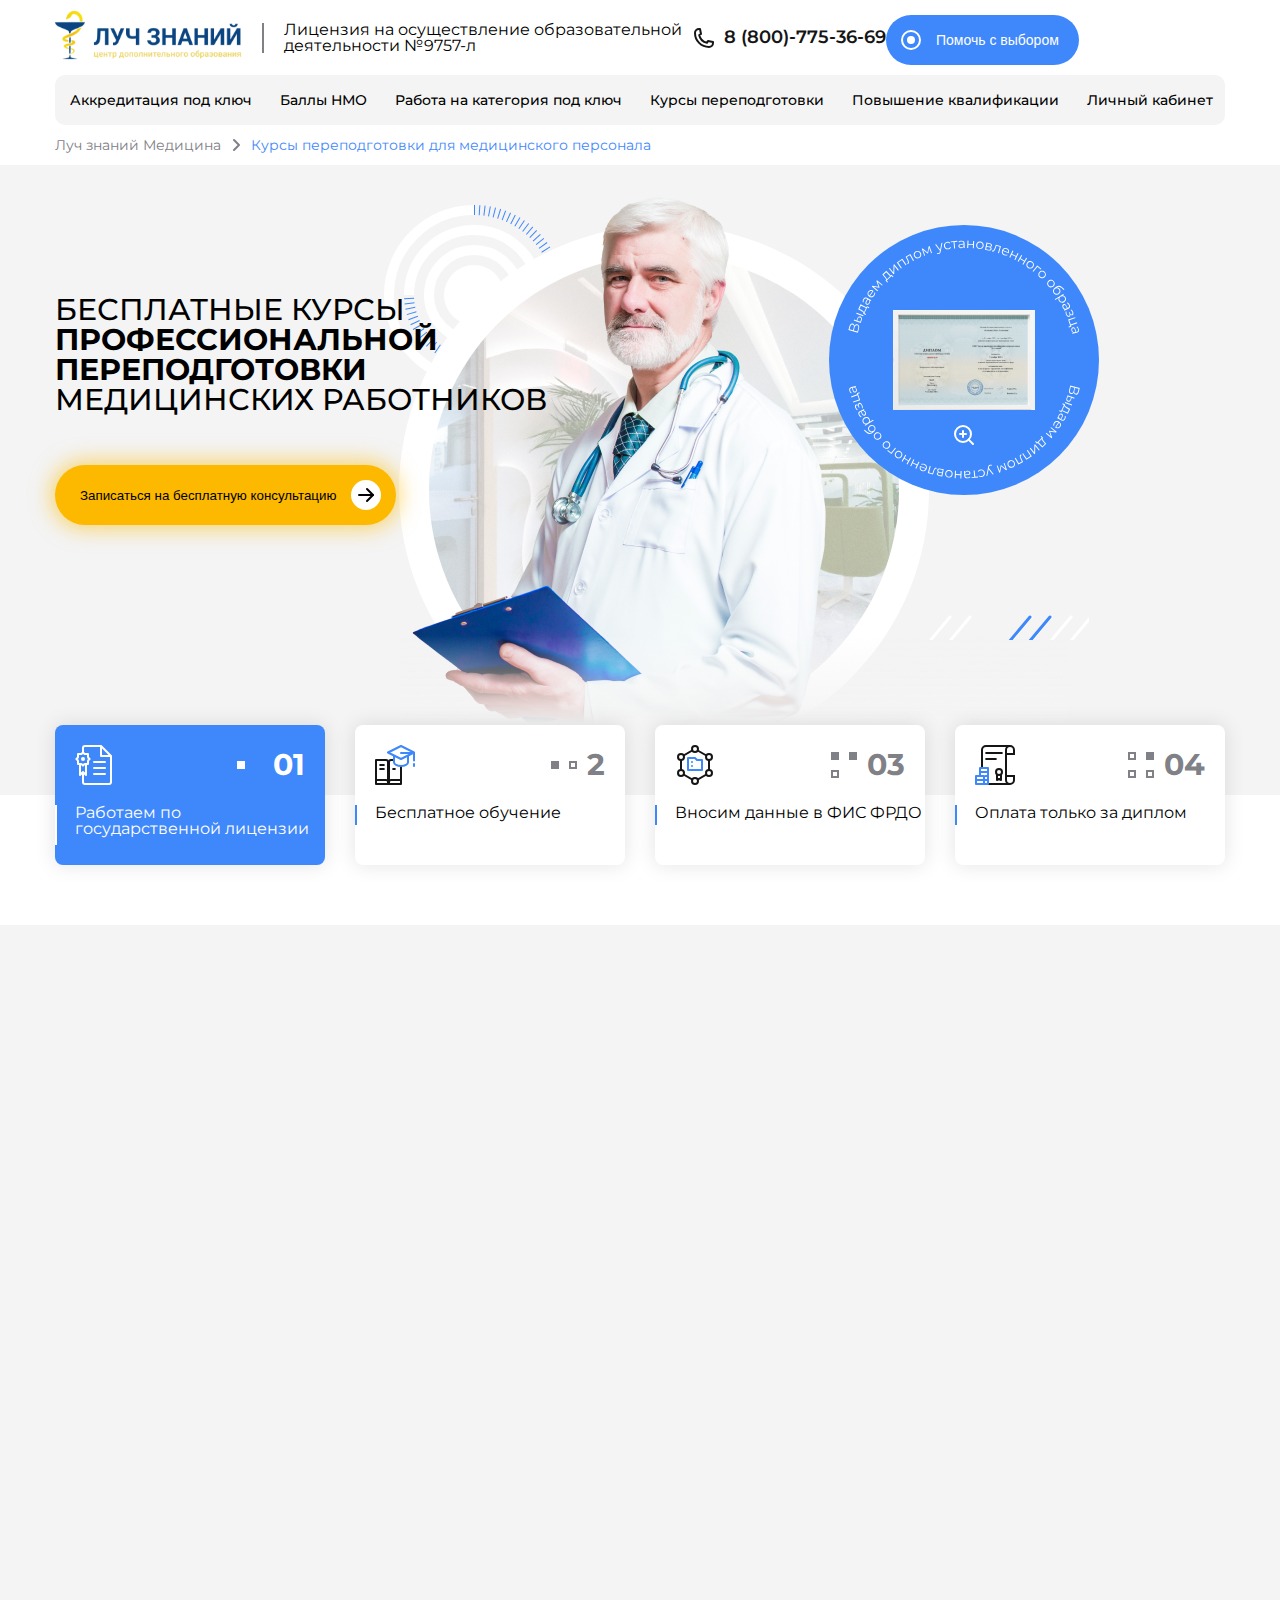
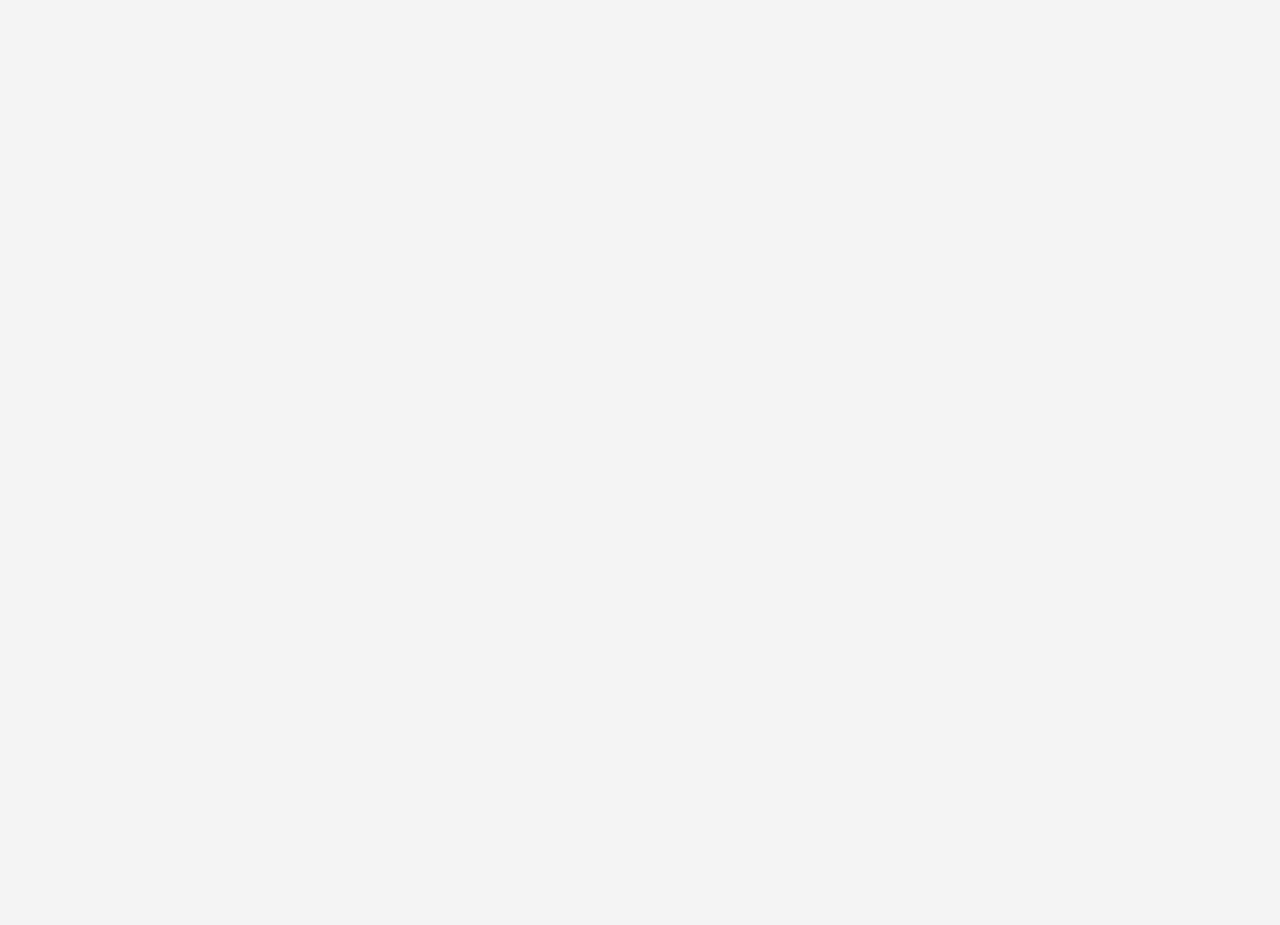
==== commit d29099e6: "header" ====
--- a/index.html
+++ b/index.html
@@ -42,7 +42,7 @@
                                 <span class="burger__line--one"></span>
                                 <span class="burger__line--two"></span>
                                 <span class="burger__line--three"></span>
-                                
+
                             </a>
                         </div>
                     </div>
@@ -159,9 +159,8 @@
     </div>
     <br><br><br><br><br><br><br><br><br><br><br><br><br><br><br><br><br><br><br><br><br><br><br><br><br><br><br><br><br><br><br><br><br><br><br><br><br><br><br><br><br><br><br><br><br><br><br><br><br><br><br><br><br><br><br><br><br><br><br><br><br><br><br><br><br><br><br><br><br><br><br><br><br><br><br><br><br><br><br><br><br><br><br><br><br><br><br><br><br><br><br><br><br><br><br><br><br><br><br><br>
 </body>
-<script src="https://code.jquery.com/jquery-3.7.1.min.js"
-    integrity="sha256-/JqT3SQfawRcv/BIHPThkBvs0OEvtFFmqPF/lYI/Cxo=" crossorigin="anonymous"></script>
-<script type="module" src="js/mixitup.min.js"></script>
-<script type="module" src="js/main.js"></script>
+    <script src="https://code.jquery.com/jquery-3.7.1.min.js" integrity="sha256-/JqT3SQfawRcv/BIHPThkBvs0OEvtFFmqPF/lYI/Cxo=" crossorigin="anonymous"></script>
+    <script type="module" src="js/mixitup.min.js"></script>
+    <script type="module" src="js/main.js"></script>
 
 </html>--- a/css/index.css
+++ b/css/index.css
@@ -58,7 +58,8 @@
 
 .header__row {
     display: flex;
-    justify-content: space-between;
+    gap: 10px;
+    
 }
 
 .header__logo-container {
@@ -85,13 +86,14 @@
 
 .header__info {
     display: flex;
-    gap: 20px;
-    align-items: center;
+    align-items: center;
+
 }
 
 .header__call {
     display: flex;
     gap: 10px;
+    
 }
 
 .phoneicon {
@@ -107,6 +109,8 @@
 }
 
 .header__btn {
+    margin-left: auto;
+    margin-top: 5px;
     display: flex;
     gap: 15px;
     align-items: center;
--- a/css/adaptive/header-adaptive.css
+++ b/css/adaptive/header-adaptive.css
@@ -1,14 +1,36 @@
-@media screen and (max-width: 1200px) {
+@media screen and (max-width: 1000px) {
     .header__info {
         margin-left: 15px;
+        display: flex;
+        
     }
 
     .header__btn {
         text-wrap: nowrap;
         width: 198px;
         height: 40px;
+        margin: 0;
     }
 
+    .header__row {
+        display: flex;
+        flex-wrap: wrap;
+        justify-content: space-between;
+        align-items: center;
+    }
+    
+    .header__logo-container img {
+        width: 112px;
+        height: 30px;
+    }
+
+    .header__call {
+        align-items: center;
+    }
+
+    .header__call p {
+        font-size: 12px;
+    }
     .header__logo-container div {
         display: none;
     }
@@ -16,9 +38,7 @@
     .header__logo-container p {
         display: none;
     }
-}
 
-@media screen and (max-width:1000px) {
     .header {
         height: 100px;
     }
@@ -52,7 +72,7 @@
     .burger {
         display: block;
         position: fixed;
-        top: 20px;
+        top: 70px;
         right: 20px;
         z-index: 100;
         cursor: pointer;
@@ -86,13 +106,13 @@
         flex-direction: column;
         justify-content: start;
         align-items: start;
-        top: -10px;
-        right: -30px;
+        top: 40px;
+        right: -32px;
         width: 0;
         height: 400px;
         border: solid 1px #000;
         overflow-x: hidden;
-        padding-top: 30px;
+        padding-top: 40px;
         transition: 0.5s;
         z-index: 99;
     }
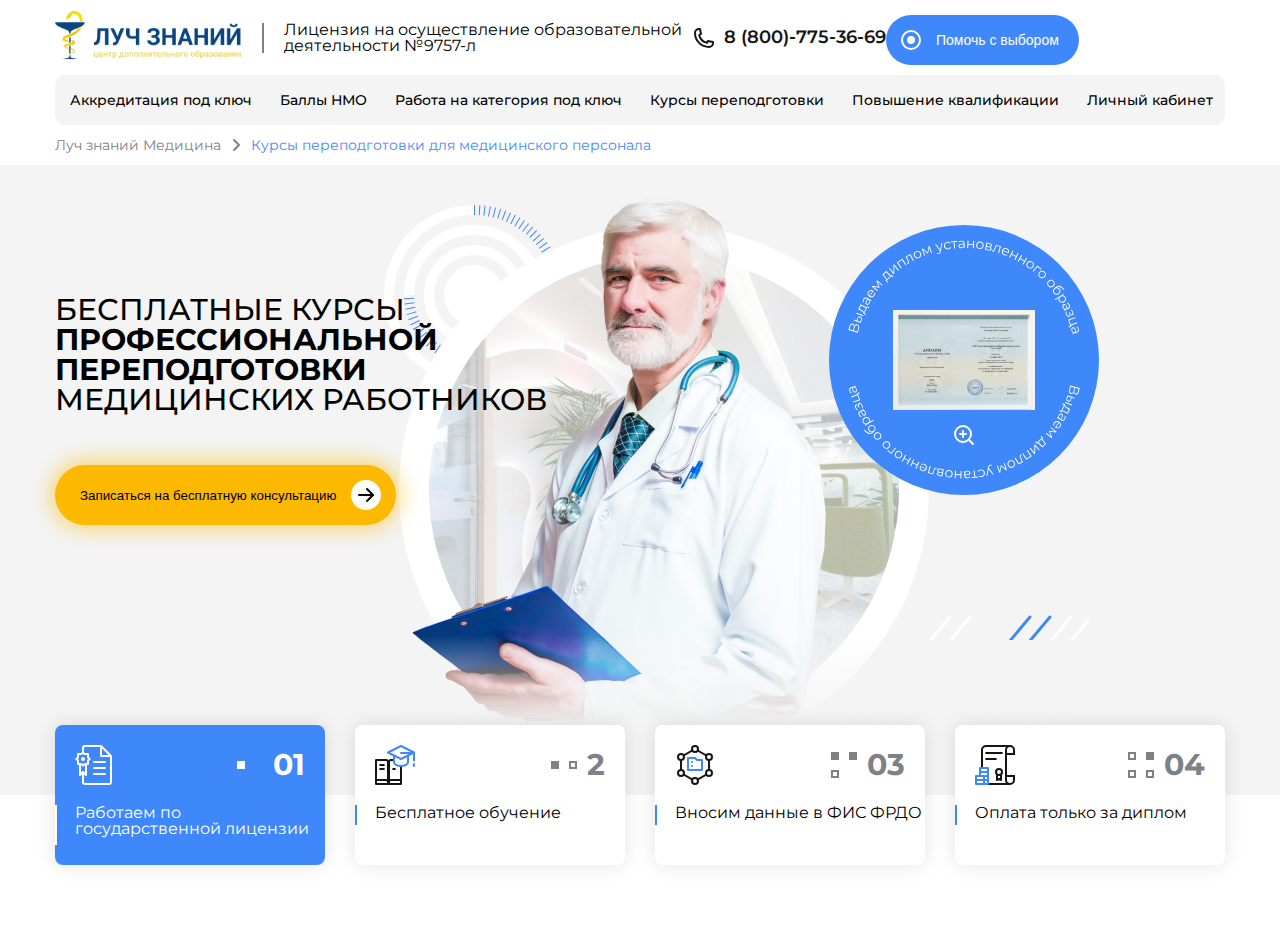
==== commit 9952d3bf: "правки" ====
--- a/index.html
+++ b/index.html
@@ -16,6 +16,7 @@
 <body>
 
     <div class="wrapper">
+
         <header class="header">
 
             <div class="container">
@@ -61,6 +62,7 @@
             </div>
 
         </header>
+
         <main class="main">
             <div class="link__container">
                 <div class="container">
@@ -98,56 +100,56 @@
                         </div>
                     </div>
                 </div>
-                <ul class="cart__list">
-                    <li class="cart__item cart__item-active">
-                        <div class="cart__item-line cart__item-line-active"></div>
-                        <div class="cart__item-content">
+                <ul class="card__list">
+                    <li class="card__item card__item-active">
+                        <div class="card__item-line card__item-line-active"></div>
+                        <div class="card__item-content">
                             <img src="./assets/luchznaniy_ico40_1.svg" alt="">
-                            <div class="cart__item-square-list">
-                                <div class="cart__item-square-item cart__item-square-item-active square"></div>
+                            <div class="card__item-square-list">
+                                <div class="card__item-square-item card__item-square-item-active square"></div>
                             </div>
-                            <p class="cart__item-number cart__item-number-active">01</p>
+                            <p class="card__item-number card__item-number-active">01</p>
                         </div>
-                        <p class="cart__item-text cart__item-text-active">Работаем по государственной лицензии</p>
+                        <p class="card__item-text card__item-text-active">Работаем по государственной лицензии</p>
                     </li>
-                    <li class="cart__item">
-                        <div class="cart__item-line"></div>
-                        <div class="cart__item-content">
+                    <li class="card__item">
+                        <div class="card__item-line"></div>
+                        <div class="card__item-content">
                             <img src="./assets/luchznaniy_ico40_2.svg" alt="">
-                            <div class="cart__item-square-list">
-                                <div class="cart__item-square-item"></div>
-                                <div class="cart__item-square-item cart__item-square-item-active"></div>
+                            <div class="card__item-square-list">
+                                <div class="card__item-square-item"></div>
+                                <div class="card__item-square-item card__item-square-item-active"></div>
                             </div>
-                            <p class="cart__item-number">2</p>
+                            <p class="card__item-number">2</p>
                         </div>
-                        <p class="cart__item-text">Бесплатное обучение</p>
+                        <p class="card__item-text">Бесплатное обучение</p>
                     </li>
-                    <li class="cart__item">
-                        <div class="cart__item-line"></div>
-                        <div class="cart__item-content">
+                    <li class="card__item">
+                        <div class="card__item-line"></div>
+                        <div class="card__item-content">
                             <img src="./assets/luchznaniy_ico40_3.svg" alt="">
-                            <div class="cart__item-square-list">
-                                <div class="cart__item-square-item"></div>
-                                <div class="cart__item-square-item"></div>
-                                <div class="cart__item-square-item cart__item-square-item-active"></div>
+                            <div class="card__item-square-list">
+                                <div class="card__item-square-item"></div>
+                                <div class="card__item-square-item"></div>
+                                <div class="card__item-square-item card__item-square-item-active"></div>
                             </div>
-                            <p class="cart__item-number">03</p>
+                            <p class="card__item-number">03</p>
                         </div>
-                        <p class="cart__item-text">Вносим данные в ФИС ФРДО</p>
+                        <p class="card__item-text">Вносим данные в ФИС ФРДО</p>
                     </li>
-                    <li class="cart__item">
-                        <div class="cart__item-line"></div>
-                        <div class="cart__item-content">
+                    <li class="card__item">
+                        <div class="card__item-line"></div>
+                        <div class="card__item-content">
                             <img src="./assets/luchznaniy_ico40_4.svg" alt="">
-                            <div class="cart__item-square-list">
-                                <div class="cart__item-square-item cart__item-square-item-active"></div>
-                                <div class="cart__item-square-item "></div>
-                                <div class="cart__item-square-item cart__item-square-item-active"></div>
-                                <div class="cart__item-square-item cart__item-square-item-active"></div>
+                            <div class="card__item-square-list">
+                                <div class="card__item-square-item card__item-square-item-active"></div>
+                                <div class="card__item-square-item "></div>
+                                <div class="card__item-square-item card__item-square-item-active"></div>
+                                <div class="card__item-square-item card__item-square-item-active"></div>
                             </div>
-                            <p class="cart__item-number">04</p>
+                            <p class="card__item-number">04</p>
                         </div>
-                        <p class="cart__item-text">Оплата только за диплом</p>
+                        <p class="card__item-text">Оплата только за диплом</p>
                     </li>
                 </ul>
 
@@ -157,7 +159,6 @@
         </main>
 
     </div>
-    <br><br><br><br><br><br><br><br><br><br><br><br><br><br><br><br><br><br><br><br><br><br><br><br><br><br><br><br><br><br><br><br><br><br><br><br><br><br><br><br><br><br><br><br><br><br><br><br><br><br><br><br><br><br><br><br><br><br><br><br><br><br><br><br><br><br><br><br><br><br><br><br><br><br><br><br><br><br><br><br><br><br><br><br><br><br><br><br><br><br><br><br><br><br><br><br><br><br><br><br>
 </body>
     <script src="https://code.jquery.com/jquery-3.7.1.min.js" integrity="sha256-/JqT3SQfawRcv/BIHPThkBvs0OEvtFFmqPF/lYI/Cxo=" crossorigin="anonymous"></script>
     <script type="module" src="js/mixitup.min.js"></script>
--- a/css/index.css
+++ b/css/index.css
@@ -440,7 +440,7 @@
 }
 /* ========== */
 
-.cart__list {
+.card__list {
     margin-top: 200px;
     position: relative;
     display: flex;
@@ -450,7 +450,7 @@
 
 }
 
-.cart__item {
+.card__item {
     margin-bottom: -70px;
     background-color: var(--absolute-white);
     width: 270px;
@@ -460,28 +460,28 @@
 
 }
 
-.cart__item-content {
+.card__item-content {
     padding: 20px;
     display: flex;
     align-items: center;
 }
 
-.cart__item img {
+.card__item img {
     width: 40px;
     height: 40px;
 }
 
-.cart__item-number {
+.card__item-number {
     font-size: 30px;
     font-weight: 700;
     color: var(--midgrey);
 }
 
-.cart__item-text {
+.card__item-text {
     padding: 0 0px 20px 20px;
 }
 
-.cart__item-square-list {
+.card__item-square-list {
     margin-left: auto;
     margin-right: 10px;
     display: grid;
@@ -489,13 +489,13 @@
     gap: 10px;
 }
 
-.cart__item-square-item {
+.card__item-square-item {
     width: 8px;
     height: 8px;
     background-color: var(--midgrey);
 }
 
-.cart__item-square-item-active {
+.card__item-square-item-active {
     background-color: var(--absolute-white);
     outline: 2.2px solid var(--midgrey);
     outline-offset: -2.2px;
@@ -507,7 +507,7 @@
     width: 100%;
 }
 
-.cart__item-line {
+.card__item-line {
     position: absolute;
     width: 2px;
     height: 20px;
@@ -515,15 +515,15 @@
     top: 80px;
 }
 
-.cart__item-active {
+.card__item-active {
     background-color: var(--skyblue);
 }
 
-.cart__item-number-active {
+.card__item-number-active {
     color: var(--absolute-white);
 }
 
-.cart__item-text-active {
+.card__item-text-active {
     color: var(--absolute-white);
 }
 
@@ -534,7 +534,7 @@
 
 }
 
-.cart__item-line-active {
+.card__item-line-active {
     background-color: var(--absolute-white);
     height: 40px;
 }
@@ -571,6 +571,10 @@
     transform: translateX(-37%);
     
 
+}
+
+.kpk__main-title-right-mobile {
+    display: none;
 }
 
 .kpk__main-background__blur {
--- a/css/adaptive/index-adaptive.css
+++ b/css/adaptive/index-adaptive.css
@@ -1,7 +1,5 @@
 @media screen and (max-width: 1000px)  {
-    .header {
-        display: none;
-    }
+    
     
     .link__container {
         display: none;
@@ -24,4 +22,22 @@
         font-weight: 500;
         font-size: 25px
     }
+
+    .main__down-background {
+        display: none;
+    }
+
+    .card__list {
+        di
+    }
+
+
+
+
+
+    .decoration__wrapper {
+        display: none;
+    }
+
+    
 }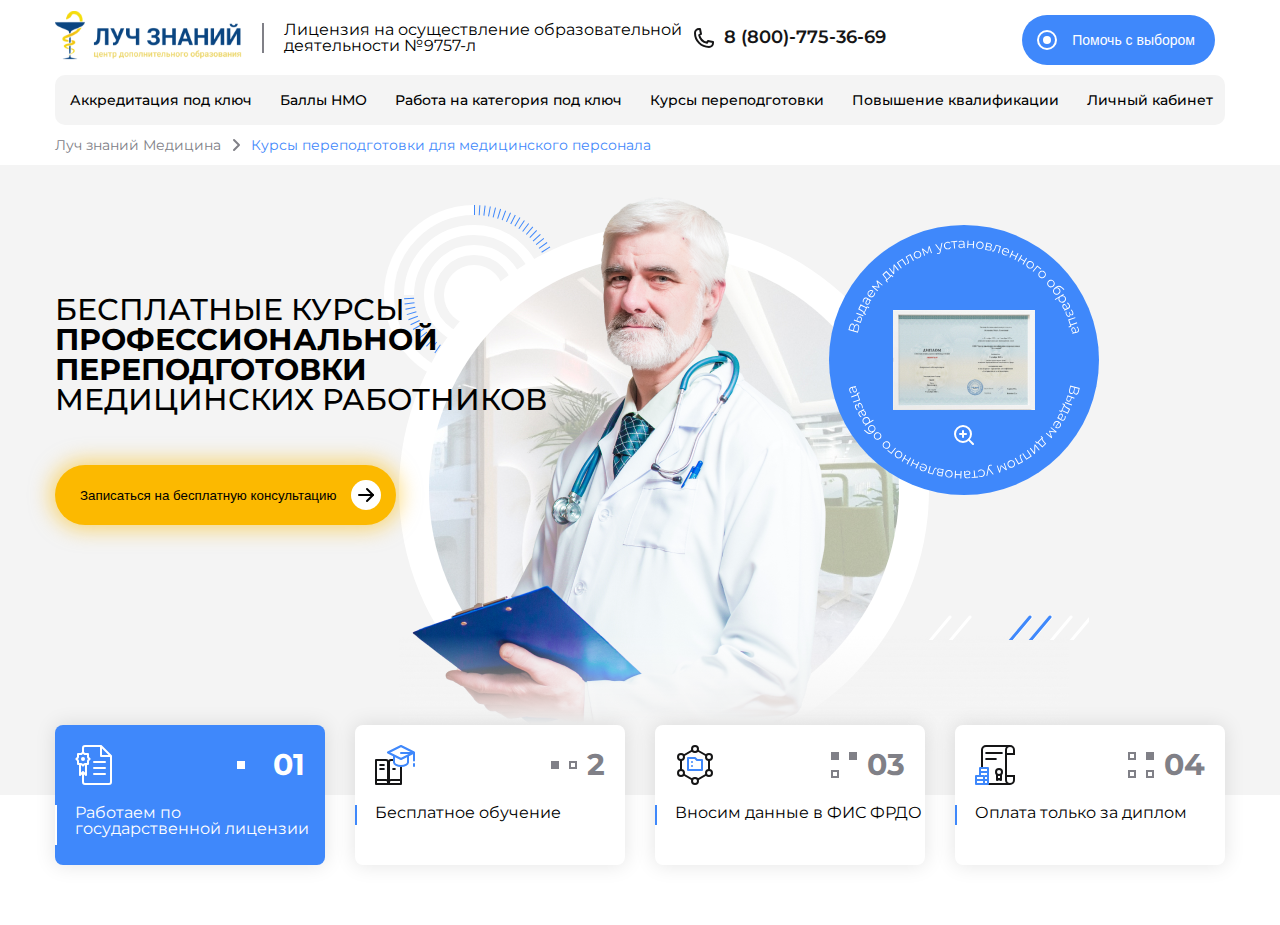
==== commit a1f25451: "index" ====
--- a/index.html
+++ b/index.html
@@ -35,6 +35,7 @@
                                     <p>8 (800)-775-36-69</p>
                                 </div>
                             </a>
+                        </div>
                             <button class="header__btn">
                                 <img src="./assets/circle.svg" alt="circle">
                                 <p>Помочь с выбором</p>
@@ -45,7 +46,7 @@
                                 <span class="burger__line--three"></span>
 
                             </a>
-                        </div>
+                        
                     </div>
 
                     <ul class="nav__list">
--- a/css/adaptive/index-adaptive.css
+++ b/css/adaptive/index-adaptive.css
@@ -27,9 +27,7 @@
         display: none;
     }
 
-    .card__list {
-        di
-    }
+    
 
 
 
